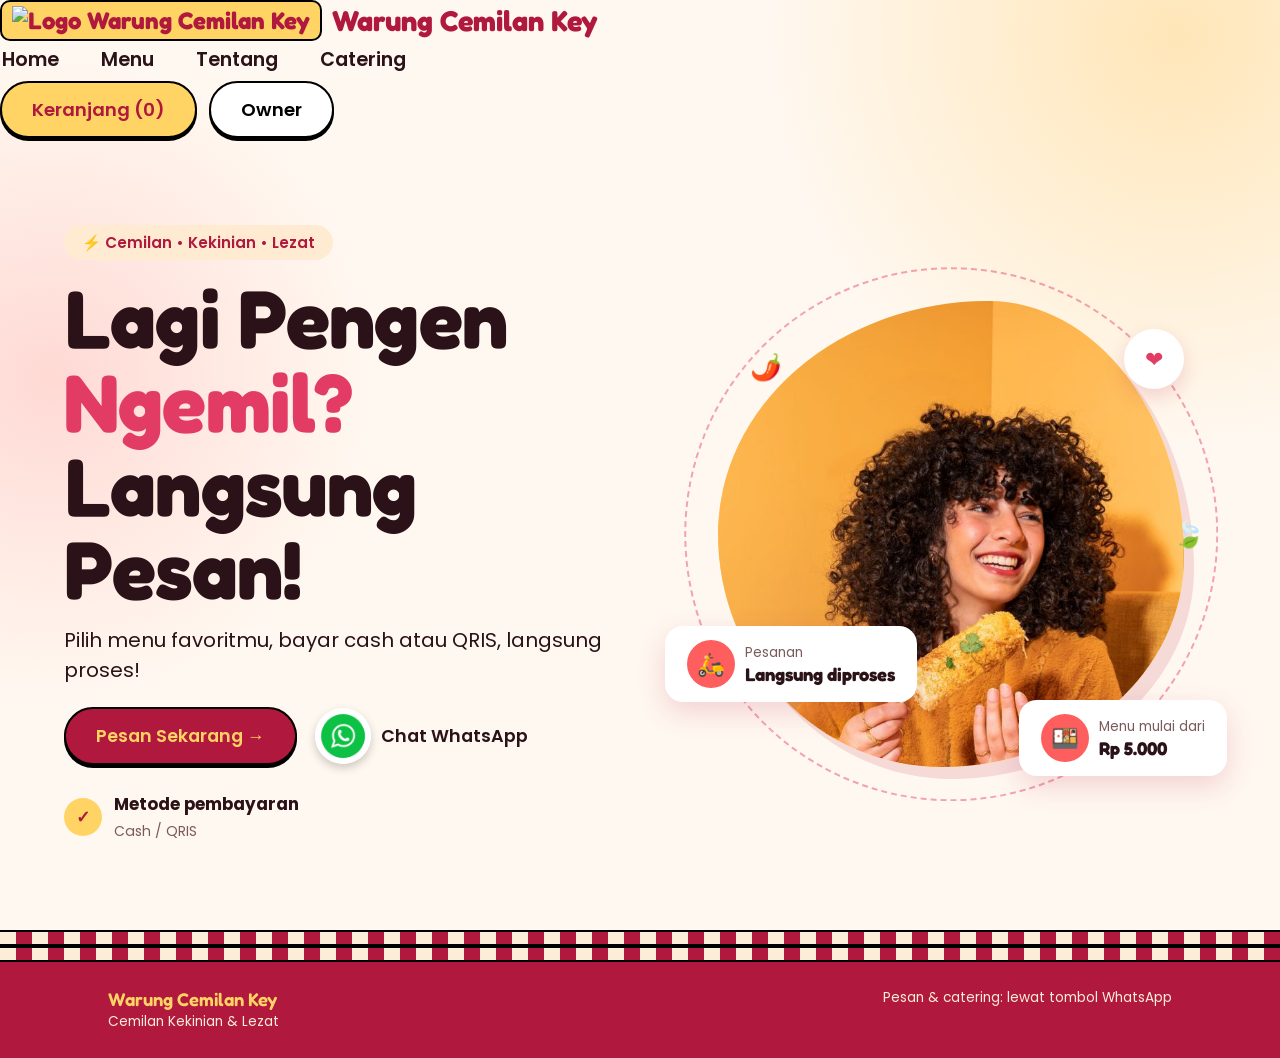
==== index.html @ 4c332c76 "Add logo image to header in index.html Updated header section to include logo image." ====
<!DOCTYPE html><html lang="id"><head><meta charset="utf-8">
<meta name="viewport" content="width=device-width,initial-scale=1">
<title>Warung Cemilan Key</title>
<link href="https://fonts.googleapis.com/css2?family=Fredoka:wght@500;700&family=Poppins:wght@400;600&display=swap" rel="stylesheet">
<link rel="stylesheet" href="styles.css"></head><body>
<div class="logo"><i><img src="img/warungkey.jpg" alt="Logo Warung Cemilan Key"></i>Warung Cemilan Key</div><nav><a href="#home" onclick="show('toko')">Home</a><a href="#menu" onclick="show('toko')">Menu</a><a href="#keunggulan" onclick="show('toko')">Tentang</a><a href="#catering" onclick="show('toko')">Catering</a></nav>
<div class="act"><button class="btn y" onclick="dlg.showModal()">Keranjang (<span id="cnt">0</span>)</button><button class="btn" onclick="show('admin')">Owner</button></div></div></header>

<div id="toko">
<div class="wrap" id="home"><section class="hero">
<div><span class="tag">⚡ Cemilan • Kekinian • Lezat</span>
<h1>Lagi Pengen<em>Ngemil?</em>Langsung Pesan!</h1>
<p id="heroP">Pilih menu favoritmu, bayar cash atau QRIS, langsung proses!</p>
<div class="cta"><a class="btn p" href="#menu">Pesan Sekarang →</a><a class="wlink" id="waTop" href="https://wa.me/62881024851406" target="_blank" rel="noopener"><span class="play"><img src="img/whatsapp.png" alt=""></span>Chat WhatsApp</a></div>
<div class="proof"><span class="ok">✓</span><div><b>Metode pembayaran</b><br><small id="proofSm">Cash / QRIS</small></div></div></div>
<div class="visual"><div class="blob" id="blob">🍣</div>
<span class="deco d1">🌶️</span><span class="deco d2">🍃</span><span class="heart">❤</span>
<div class="chip c1"><span class="ic">🛵</span><div><small>Pesanan</small><b>Langsung diproses</b></div></div>
<div class="chip c2"><span class="ic">🍱</span><div><small>Menu mulai dari</small><b id="minHarga"></b></div></div></div>
</section></div>
<div class="strip"></div>

<div class="wrap sec" id="info"><div class="eyebrow">Info warung</div><h2 class="t">Pilihan & Layanan Kami</h2><div class="promo" id="promo"></div></div>

<div class="wrap sec" id="menu" style="padding-top:0"><div class="eyebrow">Jelajahi menu</div><h2 class="t">Enjoy Our Taste</h2>
<div class="catbar"><div class="cats" id="cats"></div></div><div class="grid" id="grid"></div></div>

<div class="wrap sec" id="keunggulan">
<div class="eyebrow">Tentang Warung Key</div>
<h2 class="t">Tempat Ngemil dan Nongkrong Favoritmu</h2>
<p style="max-width:720px;margin:0 auto 14px;text-align:justify;line-height:1.7">Warung Cemilan Key menyediakan aneka makanan dan minuman untuk teman ngemil dan nongkrong santai. Ada steak ayam, sushi, seblak, dan mie goreng untuk yang lapar, serta kentang goreng dan salad buah untuk cemilan. Buat yang haus, tersedia es teh. Menu kami mulai dari Rp 5.000.</p>
<p style="max-width:720px;margin:0 auto;text-align:justify;line-height:1.7">Mampir langsung ke warung kami di Jakarta (buka pukul 07.00 - 17.00) atau pesan lewat website ini. Kami juga melayani antar khusus wilayah Jakarta dengan ongkir flat Rp 3.000. Butuh pesanan dalam jumlah banyak untuk acara? Kami juga melayani catering.</p>
</div>

<div class="wrap sec" id="catering"><div class="banner"><div><h2>Terima pesanan & catering</h2><p>Mau pesan dalam jumlah banyak? Langsung chat kami.</p></div>
<a class="btn y" id="waBan" href="https://wa.me/62881024851406" target="_blank" rel="noopener">Chat via WhatsApp</a></div></div>
</div>

<div id="admin" hidden><div class="wrap sec"><h2 class="t" style="text-align:left">Dashboard Owner</h2>
<button class="btn" onclick="show('toko')">← Kembali ke toko</button>
<div class="stats" id="st"></div>
<div class="panel"><h2>Pesanan masuk</h2><div id="list"></div></div>
<div class="two"><div class="panel"><h2>Tren penjualan (7 hari)</h2><div class="bars" id="trend"></div><div style="height:26px"></div></div>
<div class="panel"><h2>Menu terlaris</h2><div id="terlaris"></div></div></div>
<button class="btn y" onclick="seed()">Isi data contoh</button> <button class="btn" onclick="hapus()">Hapus semua</button>
<p class="note">Data tersimpan di browser (localStorage), jadi dashboard hanya melihat pesanan dari browser yang sama.</p></div></div>

<div class="strip"></div>
<footer><div class="wrap foot"><div><b>Warung Cemilan Key</b><br>Cemilan Kekinian & Lezat</div><div>Pesan & catering: lewat tombol WhatsApp</div></div></footer>

<dialog id="dlg"><h2 style="margin-top:0;font-family:Fredoka">Pesananmu</h2><div id="items"></div>
<div class="tot"><span>Subtotal</span><span id="subTot">Rp 0</span></div>
<div class="tot" id="ongkirRow" hidden><span>Ongkir (khusus Jakarta)</span><span id="ongkirTxt">Rp 0</span></div>
<div class="tot"><span>Total</span><span id="tot">Rp 0</span></div>
<form onsubmit="bayar(event)"><label>Nama</label><input id="nama" required maxlength="50">
<label>Cara terima pesanan</label><select id="layanan" onchange="upd()"><option value="Ambil">Ambil di warung (gratis)</option><option value="Antar">Antar - Jakarta (+Rp 3.000)</option><option disabled>Antar ke luar Jakarta (belum tersedia)</option></select>
<p class="note">Layanan antar hanya untuk wilayah Jakarta, ongkir flat Rp 3.000.</p>
<div id="antarBox" hidden>
<label>No. WhatsApp / HP</label><input id="hp" type="tel" inputmode="tel" maxlength="20" placeholder="Contoh: 0812xxxxxxx">
<label>Alamat lengkap (Jakarta)</label><textarea id="alamat" rows="3" maxlength="200" placeholder="Jalan, RT/RW, desa/kelurahan, kecamatan, patokan" style="width:100%;font:inherit;padding:9px 12px;border:2px solid #000;border-radius:12px;resize:vertical"></textarea>
<label>Catatan (opsional)</label><input id="catatan" maxlength="150" placeholder="Contoh: pedas sedikit, pagar hijau">
</div>
<label>Metode bayar</label><select id="metode" onchange="hitung()"><option value="QRIS">QRIS</option><option value="Cash">Cash</option></select>
<div id="qrisForm" hidden style="text-align:center;margin-top:10px"><img id="qrisPrev" alt="QRIS Warung Cemilan Key" style="display:block;margin:0 auto 6px;width:100%;max-width:260px;border:2.5px solid #000;border-radius:14px"><p class="note">Scan QRIS ini, bayar tepat <b id="qrisPrevTotal"></b>, lalu klik "Bayar sekarang".</p></div>
<div id="tunai" hidden><label>Uang yang diberikan (Rp)</label><input id="uang" type="number" min="0" oninput="hitung()"><p class="note" id="kembali"></p></div>
<p class="note" id="infoBayar"></p>
<button class="btn p" style="margin-top:12px;width:100%">Bayar sekarang</button></form>
<button class="btn" style="margin-top:8px;width:100%" onclick="dlg.close()">Tutup</button></dialog>
<dialog id="ok"><h2 style="margin-top:0;font-family:Fredoka">Pesanan berhasil</h2><p id="okmsg"></p>
<div id="qrisBox" hidden style="text-align:center"><img id="qrisImg" alt="QRIS Warung Cemilan Key" style="display:block;margin:0 auto 8px;width:100%;max-width:340px;border:2.5px solid #000;border-radius:14px"><p class="note">Scan QRIS, bayar tepat <b id="qrisTotal"></b>, lalu kirim bukti bayar lewat WhatsApp.</p></div>
<a id="wa" class="btn p" style="display:block" target="_blank" rel="noopener">Kirim pesanan ke WhatsApp</a>
<button class="btn" style="margin-top:8px;width:100%" onclick="ok.close()">Selesai</button></dialog>
<script src="script.js"></script></body></html>
<div id="loader"><div class="lg"><span>🍢</span><span>🍣</span><span>🍟</span></div><b>Warung Cemilan Key</b><div class="lbar"><i></i></div></div>
<script>
(function(){var L=document.getElementById("loader"),t=Date.now();function d(){setTimeout(function(){L.classList.add("off")},Math.max(0,1200-(Date.now()-t)))}
if(document.readyState==="complete")d();else window.addEventListener("load",d);setTimeout(d,5000)})();
</script>
---- styles.css ----
:root{--krem:#FCEDD8;--kuning:#FFD464;--merah:#FF5E5E;--pink:#E23C64;--marun:#B0183D;--ink:#2a1218}
*{box-sizing:border-box}html{scroll-behavior:smooth}
body{margin:0;font-family:Poppins,sans-serif;background:#FFF8F0;color:var(--ink)}
h1,h2,h3,.logo{font-family:Fredoka,sans-serif}
[hidden]{display:none!important}
.wrap{max-width:1100px;margin:0 auto;padding:0 18px}
header{position:sticky;top:0;z-index:5;background:#FFF8F0ee;backdrop-filter:blur(6px);border-bottom:2px solid #000}
.bar{display:flex;align-items:center;justify-content:space-between;gap:12px;padding:10px 18px}
.logo{display:flex;align-items:center;gap:10px;font-weight:700;font-size:1.3rem;color:var(--marun)}
.logo i{font-style:normal;background:var(--kuning);border:2px solid #000;border-radius:10px;padding:2px 7px}
nav{display:flex;gap:22px;align-items:center}nav a{color:var(--ink);text-decoration:none;font-weight:600;font-size:.9rem}
.act{display:flex;gap:8px}
.btn{font:600 .9rem Poppins;border:2.5px solid #000;border-radius:999px;padding:9px 20px;cursor:pointer;box-shadow:0 3px 0 #000;text-decoration:none;display:inline-block;text-align:center;color:#000;background:#fff}
.btn:active{transform:translateY(2px);box-shadow:0 1px 0 #000}
.btn.p{background:var(--marun);color:var(--kuning)}.btn.y{background:var(--kuning);color:var(--marun)}
.sec{padding:44px 0}
.hero{display:grid;grid-template-columns:1.1fr 1fr;gap:30px;align-items:center;padding:40px 0}
.tag{display:inline-block;background:var(--krem);border:2px solid #000;border-radius:999px;padding:3px 14px;font-size:.78rem;font-weight:600;color:var(--marun)}
.hero h1{font-size:clamp(2.2rem,6vw,3.6rem);line-height:1.05;margin:14px 0}
.hero h1 em{font-style:normal;color:var(--pink);display:block}
.hero p{max-width:420px;margin:0 0 22px}
.cta{display:flex;gap:12px;flex-wrap:wrap}
.visual{position:relative;display:flex;justify-content:center}
.blob{width:min(340px,80vw);aspect-ratio:1;border-radius:50%;background:var(--kuning);border:3px solid #000;box-shadow:8px 8px 0 var(--marun);display:grid;place-items:center;font-size:9rem;overflow:hidden}
.blob img{width:100%;height:100%;object-fit:cover}
.chip{position:absolute;background:#fff;border:2px solid #000;border-radius:14px;padding:8px 14px;font-size:.8rem;font-weight:600;box-shadow:3px 3px 0 #000}
.chip b{display:block;color:var(--pink);font-family:Fredoka}
.c1{left:0;bottom:12%}.c2{right:0}
.strip{height:16px;background:repeating-conic-gradient(var(--marun) 0 25%,var(--krem) 0 50%) 0 0/32px 32px;border-block:2px solid #000}
.eyebrow{color:var(--pink);font-weight:600;font-size:.75rem;letter-spacing:.12em;text-transform:uppercase;text-align:center}
h2.t{font-size:1.9rem;text-align:center;margin:4px 0 26px}
.feat{display:grid;grid-template-columns:repeat(3,1fr);gap:16px}
.f{background:var(--krem);border:2px dashed var(--pink);border-radius:18px;padding:20px;text-align:center}
.f span{font-size:2.6rem}.f h3{margin:6px 0}.f p{margin:0;font-size:.85rem}
.menu{display:grid;grid-template-columns:170px 1fr;gap:22px}
.cats{display:flex;flex-direction:column;gap:8px}
.cat{font:600 .9rem Poppins;text-align:left;border:2px solid #000;background:#fff;border-radius:999px;padding:9px 16px;cursor:pointer}
.cat.on{background:var(--marun);color:var(--kuning)}
.grid{display:grid;grid-template-columns:repeat(auto-fill,minmax(190px,1fr));gap:18px}
.card{border:2px solid #000;border-radius:18px;overflow:hidden;background:#fff;box-shadow:4px 4px 0 #000;position:relative}
.pic{background:var(--krem);font-size:4.2rem;text-align:center;padding:24px 0;position:relative}
.pic img{display:block;width:100%;height:160px;object-fit:cover;margin:-24px 0}
.pic:has(img){padding:24px 0}
.badge{position:absolute;left:10px;top:10px;font:600 .7rem Poppins;background:var(--kuning);border:1.5px solid #000;border-radius:999px;padding:1px 10px;color:var(--marun);z-index:1}
.card h3{margin:10px 14px 0;font-size:1.05rem}.hrg{margin:2px 14px 10px;color:var(--pink);font-weight:600}
.card .btn{width:calc(100% - 28px);margin:0 14px 14px;padding:7px}
.banner{background:var(--marun);color:var(--krem);border:3px solid #000;border-radius:24px;padding:30px;display:flex;justify-content:space-between;align-items:center;gap:18px;flex-wrap:wrap;box-shadow:6px 6px 0 #000}
.banner h2{margin:0 0 6px;color:var(--kuning);font-size:1.7rem}.banner p{margin:0}
footer{border-top:2px solid #000;background:var(--krem);padding:22px 0;font-size:.85rem}
.foot{display:flex;justify-content:space-between;gap:12px;flex-wrap:wrap}
dialog{border:3px solid #000;border-radius:18px;max-width:440px;width:92%;padding:18px;background:var(--krem)}
dialog::backdrop{background:#0006}
.row{display:flex;justify-content:space-between;align-items:center;padding:8px 0;border-bottom:1px dashed #0004}
.qty{display:flex;gap:10px;align-items:center}
.qty button{border:2px solid #000;background:var(--kuning);border-radius:50%;width:28px;height:28px;font-weight:700;cursor:pointer}
label{display:block;font-size:.85rem;font-weight:600;margin:10px 0 4px}
input,select{width:100%;padding:9px;border:2px solid #000;border-radius:10px;font:inherit;background:#fff}
.tot{display:flex;justify-content:space-between;font-weight:700;margin:12px 0;font-size:1.1rem}
.note{font-size:.78rem;color:#555;margin:8px 0 0}
.stats{display:grid;grid-template-columns:repeat(auto-fit,minmax(150px,1fr));gap:12px;margin:16px 0}
.stat{background:var(--krem);border:2px solid #000;border-radius:12px;padding:12px}
.stat small{display:block}.stat b{font:600 1.3rem Fredoka}
.panel{border:2px solid #000;border-radius:14px;padding:14px;margin-bottom:16px;background:#fff}
.panel h2{margin:0 0 10px;font-size:1.15rem;color:var(--marun)}
.bars{display:flex;align-items:flex-end;gap:10px;height:150px}
.bar2{flex:1;background:var(--pink);border:2px solid #000;border-radius:6px 6px 0 0;position:relative;min-height:2px}
.bar2 span{position:absolute;bottom:-22px;left:50%;transform:translateX(-50%);font-size:.7rem}
.two{display:grid;grid-template-columns:1fr 1fr;gap:16px}
.st{background:var(--kuning);border:1.5px solid #000;border-radius:999px;padding:1px 10px;font-size:.75rem;font-weight:600}
@media(max-width:760px){nav{display:none}.hero,.menu,.two,.feat{grid-template-columns:1fr}
.cats{flex-direction:row;overflow-x:auto;padding-bottom:6px}.cat{white-space:nowrap}.blob{font-size:6rem}}
/* ===== Hero gaya referensi ===== */
.hero{padding:34px 0 50px}
.tag{background:#FFEBD2;border:0;color:var(--marun)}
.hero h1{font-size:clamp(2.4rem,6.5vw,4rem);line-height:1.08;margin:16px 0 14px}
.hero h1 em{display:block}
.cta{align-items:center;gap:18px}
.wlink{display:flex;align-items:center;gap:10px;font-weight:600;cursor:pointer;color:var(--ink)}
.play{width:42px;height:42px;border-radius:50%;border:2px solid #000;display:grid;place-items:center;background:#fff;font-size:1.1rem}
.proof{display:flex;align-items:center;gap:12px;margin-top:26px;font-size:.9rem}
.proof small{color:#7a5a5a}
.ok{width:38px;height:38px;border-radius:50%;background:var(--kuning);display:grid;place-items:center;color:var(--marun);font-weight:700}
.blob{width:min(380px,82vw);border:0;box-shadow:none;background:linear-gradient(145deg,#FFE0BC,var(--kuning));border-radius:58% 42% 52% 48%/50% 55% 45% 50%;font-size:10rem}
.blob img{object-fit:cover}
.chip{border:0;border-radius:18px;box-shadow:0 10px 28px #b0183d2b;display:flex;align-items:center;gap:10px;padding:10px 16px}
.chip small{display:block;font-weight:400;color:#7a5a5a;font-size:.72rem}
.chip b{display:block;color:var(--ink);font-size:.95rem}
.chip .ic{width:38px;height:38px;border-radius:50%;background:var(--merah);display:grid;place-items:center;font-size:1.1rem}
.c1{left:-4%;bottom:14%}.c2{right:-2%;bottom:-2%}
.heart{position:absolute;right:6%;top:6%;background:#fff;border-radius:50%;width:46px;height:46px;display:grid;place-items:center;color:var(--pink);box-shadow:0 8px 20px #b0183d2b}
.deco{position:absolute;font-size:1.6rem}.d1{left:12%;top:10%}.d2{right:2%;top:46%}
@media(max-width:760px){.c1{left:0}.c2{right:0}}
/* ===== perbaikan ===== */
html,body{display:block}
body{overflow-x:clip}
#toko,#admin{display:block;width:100%}
.c1,.c2{top:auto;height:auto}
.c1{left:-4%;bottom:14%}.c2{right:-2%;bottom:-2%}
.play{width:44px;height:44px;border:0;border-radius:50%;overflow:hidden;padding:0;background:none;box-shadow:0 4px 10px #0003;font-size:0;color:transparent}
.play img{width:100%;height:100%;object-fit:cover;transform:scale(1.4);display:block}
.wlink{text-decoration:none;cursor:pointer;position:relative;z-index:2}
.deco,.heart,.chip{pointer-events:none}

/* ===== poles tampilan ===== */
@keyframes up{from{opacity:0;transform:translateY(16px)}}
@keyframes float{50%{transform:translateY(-10px)}}
@keyframes pop{from{opacity:0;transform:scale(.95)}}
body{background:radial-gradient(circle at 92% 4%,#FFE6B8 0,transparent 28%),radial-gradient(circle at 4% 42%,#FFD9D4 0,transparent 24%),#FFF8F0;background-attachment:fixed}
header{box-shadow:0 8px 22px #b0183d14}
.btn{transition:transform .15s,box-shadow .15s}
.btn:hover{transform:translateY(-2px);box-shadow:0 5px 0 #000}
.btn:active{transform:translateY(2px);box-shadow:0 1px 0 #000}
.hero>*{animation:up .7s both}.hero>.visual{animation-delay:.15s}
.hero h1{letter-spacing:-.01em}
.visual{isolation:isolate}
.visual::before{content:"";position:absolute;z-index:-1;left:50%;top:50%;width:min(450px,92vw);aspect-ratio:1;border:2px dashed var(--pink);border-radius:50%;opacity:.45;transform:translate(-50%,-50%)}
.blob{animation:float 6s ease-in-out infinite;box-shadow:10px 12px 0 #b0183d22}
.chip{animation:float 5s ease-in-out infinite}.c2{animation-delay:-2.2s}
.heart{animation:float 4s ease-in-out infinite}
#menu h2.t::after,#keunggulan h2.t::after{content:"";display:block;width:70px;height:7px;margin:10px auto 0;border-radius:9px;background:var(--kuning);border:2px solid #000}
.cat{transition:background .15s,transform .15s}.cat:hover{background:var(--kuning);transform:translateX(4px)}.cat.on:hover{background:var(--marun)}
.card{animation:up .45s both;transition:transform .2s,box-shadow .2s}
.card:hover{transform:translateY(-6px);box-shadow:6px 10px 0 #000}
.pic{overflow:hidden}.pic img{transition:transform .4s}.card:hover .pic img{transform:scale(1.07)}
.hrg{font:600 1.15rem Fredoka}
#keunggulan p{background:#fff;border:2px dashed var(--pink);border-radius:18px;padding:18px 22px}
.banner{position:relative;overflow:hidden}
.banner::after{content:"";position:absolute;right:-50px;top:-50px;width:230px;height:230px;border-radius:30px;transform:rotate(45deg);background:repeating-conic-gradient(#ffffff18 0 25%,transparent 0 50%) 0 0/36px 36px;pointer-events:none}
.banner>*{position:relative;z-index:1}
footer{background:var(--marun);color:var(--krem);border-top:0;padding:26px 0}
footer b{color:var(--kuning);font:600 1.15rem Fredoka}
dialog[open]{animation:pop .2s;box-shadow:8px 8px 0 #000}
@media(max-width:760px){.logo{font-size:1.05rem}.logo i{padding:1px 5px}.bar{padding:8px 12px;gap:8px}.act .btn{padding:7px 12px;font-size:.8rem}.hero{padding-top:20px}}
@media(prefers-reduced-motion:reduce){*{animation:none!important;transition:none!important}}
#menu{padding-top:36px!important}

/* ===== strip kategori & kartu info (gaya referensi) ===== */
.catbar{background:#fff;border:2px solid #000;border-radius:20px;box-shadow:4px 4px 0 #000;padding:16px 12px 0;margin-bottom:24px;overflow-x:auto}
.cats{display:flex;flex-direction:row;justify-content:flex-start;gap:26px;width:max-content;margin:0 auto;padding-bottom:0}
.cat{background:none;border:0;border-bottom:4px solid transparent;border-radius:0;padding:2px 10px 10px;display:flex;flex-direction:column;align-items:center;gap:8px;font:600 .78rem Poppins;text-transform:uppercase;color:var(--ink);white-space:nowrap}
.cat:hover,.cat.on:hover{background:none;transform:translateY(-3px)}
.cat.on{background:none;color:var(--marun);border-bottom-color:var(--marun)}
.ci{width:64px;height:64px;border-radius:50%;background:var(--krem);border:2px solid #000;overflow:hidden;display:grid;place-items:center;font-size:2rem}
.ci img{width:100%;height:100%;object-fit:cover}
.promo{display:grid;grid-template-columns:repeat(6,1fr);gap:18px}
.pc{grid-column:span 2;display:flex;align-items:center;justify-content:space-between;gap:14px;background:#fff;border:2px solid #000;border-radius:22px;padding:20px 22px;box-shadow:4px 4px 0 #000;min-height:150px;transition:transform .2s}
.pc:hover{transform:translateY(-4px)}
.pc.w3{grid-column:span 3}
.pc.red{background:var(--pink);color:#fff}
.pc h3{margin:0 0 6px;font-size:1.1rem;text-transform:uppercase}
.pc small{display:block;font-size:.85rem;margin-bottom:6px}
.pp{font:700 1.3rem Fredoka;color:var(--pink);margin-bottom:6px}.pc.red .pp{color:var(--kuning)}
.pc .btn{padding:6px 16px;font-size:.8rem;margin-top:4px}
.pcirc{flex:none;width:100px;height:100px;border-radius:50%;background:var(--kuning);border:2px solid #000;overflow:hidden;display:grid;place-items:center;font-size:3rem}
.pcirc img{width:100%;height:100%;object-fit:cover}
@media(max-width:760px){.pc,.pc.w3{grid-column:1/-1}.pcirc{width:84px;height:84px;font-size:2.4rem}.cats{gap:14px}}
.ci img{transform:scale(1.4)}
.ci img[alt="Steak"]{transform:none}
/* ===== layar loading ===== */
#loader{position:fixed;inset:0;z-index:99;background:var(--kuning);display:flex;flex-direction:column;align-items:center;justify-content:center;gap:16px;transition:opacity .5s,visibility .5s;animation:hideLoader 0s 7s forwards}
#loader.off{opacity:0;visibility:hidden}
#loader b{font:700 1.6rem Fredoka,sans-serif;color:var(--marun)}
.lg span{display:inline-block;font-size:3rem;margin:0 6px;animation:bounce .8s ease-in-out infinite}
.lg span:nth-child(2){animation-delay:.15s}.lg span:nth-child(3){animation-delay:.3s}
.lbar{width:200px;height:14px;border:3px solid #000;border-radius:99px;background:#fff;overflow:hidden}
.lbar i{display:block;height:100%;background:var(--marun);border-radius:99px;animation:muat 1.3s ease-in-out infinite}
@keyframes bounce{50%{transform:translateY(-20px)}}
@keyframes muat{0%{width:0;margin-left:0}50%{width:70%;margin-left:15%}100%{width:0;margin-left:100%}}
@keyframes hideLoader{to{opacity:0;visibility:hidden}}

/* ===== halaman terpisah: Home, Menu, Tentang ===== */
[data-page]{animation:up .5s both}
nav a{padding:4px 2px;border-bottom:3px solid transparent;transition:color .15s,border-color .15s}
nav a.on{color:var(--marun);border-bottom-color:var(--marun)}
#home .hero{min-height:calc(100svh - 72px);padding:20px 0}
#home .hero h1{font-size:clamp(2.6rem,6vw,4.4rem)}
#home .hero p{font-size:1.1rem;max-width:480px}
#home .blob{width:min(470px,84vw)}
#home .visual::before{width:min(540px,94vw)}
@media(max-width:760px){nav{display:flex;order:3;width:100%;justify-content:center;gap:18px}.bar{flex-wrap:wrap}#home .hero{min-height:auto}}

/* ===== halaman Catering ===== */
.cintro{max-width:680px;margin:0 auto 22px;text-align:center;line-height:1.7}
.cgal{display:grid;grid-template-columns:repeat(4,1fr);gap:14px}
.ctile{position:relative;aspect-ratio:1;border:2px solid #000;border-radius:20px;overflow:hidden;box-shadow:4px 4px 0 #000;background:var(--krem);display:grid;place-items:center}
.ctile em{font-style:normal;font-size:3.6rem}
.ctile img{position:absolute;inset:0;width:100%;height:100%;object-fit:cover}
.ctile span{position:absolute;left:0;right:0;bottom:0;padding:22px 12px 8px;background:linear-gradient(transparent,#000b);color:#fff;font:600 .85rem Poppins}
.cform{background:#fff;border:2px solid #000;border-radius:22px;box-shadow:4px 4px 0 #000;padding:22px;max-width:640px;margin:28px auto 0}
.cform h3{margin:0 0 4px;font-size:1.3rem;color:var(--marun)}
.cgrid{display:grid;grid-template-columns:1fr 1fr;gap:0 14px}.cgrid .full{grid-column:1/-1}
.ta{width:100%;font:inherit;padding:9px 12px;border:2px solid #000;border-radius:12px;resize:vertical}
.opts{display:grid;grid-template-columns:1fr 1fr;gap:12px;margin:6px 0 4px}
.opt{display:block;margin:0;cursor:pointer;border:2px solid #000;border-radius:16px;padding:12px;text-align:center;background:var(--krem);font-weight:600;font-size:.9rem;transition:transform .15s}
.opt:hover{transform:translateY(-2px)}.opt.on{background:var(--kuning);box-shadow:0 3px 0 #000}
.opt input{display:none}.opt small{font-weight:400}
@media(max-width:760px){.cgal{grid-template-columns:1fr 1fr}.cgrid{grid-template-columns:1fr}}

/* ===== Home diperbesar ===== */
#home{max-width:1360px;padding:0 clamp(18px,5vw,64px)}
#home .hero{min-height:calc(100svh - 72px);gap:40px}
#home .hero h1{font-size:clamp(3rem,6.4vw,5.8rem);line-height:1.02}
#home .tag{font-size:.95rem;padding:6px 18px}
#home .hero p{font-size:1.25rem;max-width:560px}
#home .btn{font-size:1.1rem;padding:14px 30px}
#home .play{width:56px;height:56px}
#home .wlink{font-size:1.1rem}
#home .proof{font-size:1.05rem}
#home .blob{width:min(620px,88%);font-size:14rem}
#home .visual::before{width:min(720px,100%)}
#home .chip{padding:14px 22px}
#home .chip b{font-size:1.15rem}
#home .chip small{font-size:.85rem}
#home .chip .ic{width:48px;height:48px;font-size:1.4rem}
#home .heart{width:60px;height:60px;font-size:1.4rem}
@media(max-width:1000px){#home .hero h1{font-size:clamp(2.8rem,8vw,4.6rem)}#home .blob{width:min(460px,88%);font-size:10rem}#home .visual::before{width:min(540px,100%)}}
@media(max-width:760px){#home .hero{min-height:auto;gap:24px}#home .hero h1{font-size:clamp(2.6rem,13vw,3.8rem)}#home .hero p{font-size:1.05rem}#home .btn{font-size:1rem;padding:12px 24px}#home .blob{width:min(360px,86vw);font-size:8rem}#home .visual::before{width:min(420px,92vw)}#home .chip{padding:8px 12px}#home .chip b{font-size:.95rem}#home .chip small{font-size:.72rem}#home .chip .ic{width:34px;height:34px;font-size:1.1rem}#home .c1{left:0}#home .c2{right:0;bottom:-4%}#home .heart{width:46px;height:46px}}
@media(max-width:760px){#cater .c1{left:0}#cater .c2{right:0;bottom:-4%}}

/* ===== header diperlebar ===== */
.bar{padding:22px clamp(18px,4vw,56px)}
.logo{font-size:1.5rem}
.logo i{padding:3px 9px;font-size:1.3rem}
.logo,nav a{white-space:nowrap}
nav{gap:34px}
nav a{font-size:1.02rem}
.act{gap:12px}
.act .btn{font-size:1rem;padding:11px 26px}
#home .hero{min-height:calc(100svh - 94px)}
@media(max-width:1000px){.logo{font-size:1.2rem}nav{gap:18px}.act .btn{font-size:.9rem;padding:9px 16px}}
@media(max-width:760px){.bar{padding:10px 14px}.logo{font-size:1.2rem}.act .btn{font-size:.85rem;padding:8px 14px}nav{gap:18px}}

/* ===== font header lebih besar ===== */
.bar{padding:18px clamp(18px,4vw,56px)}
.logo{font-size:1.8rem}
.logo i{font-size:1.5rem;padding:4px 10px}
nav{gap:38px}
nav a{font-size:1.2rem}
.act .btn{font-size:1.15rem;padding:13px 30px}
#home .hero{min-height:calc(100svh - 108px)}
@media(max-width:1150px){.logo{font-size:1.4rem}nav{gap:20px}nav a{font-size:1.05rem}.act{gap:8px}.act .btn{font-size:1rem;padding:10px 18px}}
@media(max-width:760px){.bar{padding:10px 14px}.logo{font-size:1.2rem}nav a{font-size:1rem}.act .btn{font-size:.9rem;padding:8px 14px}}
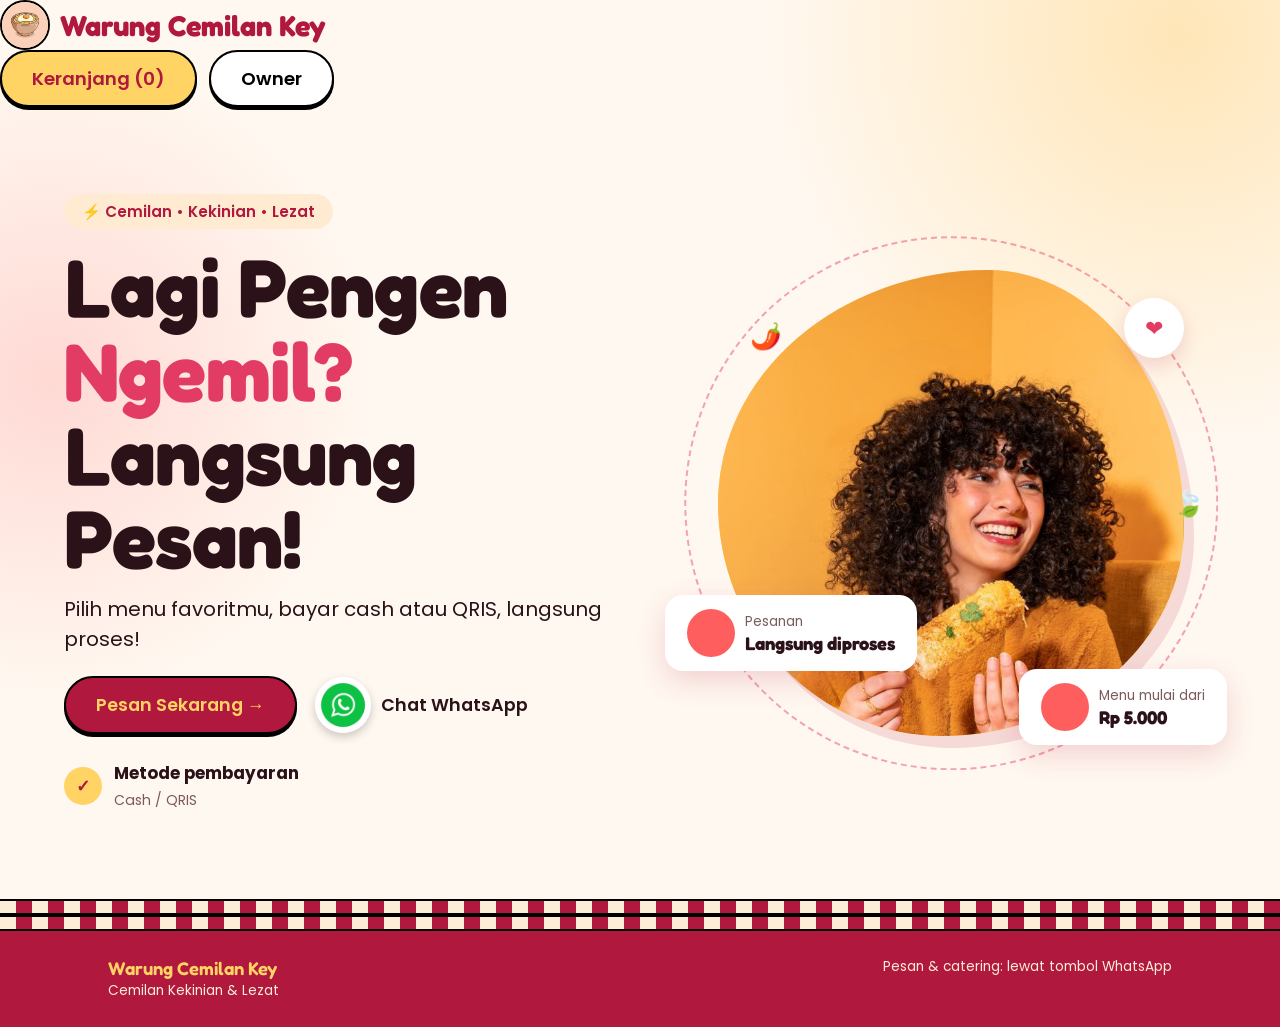
==== commit 20321021: "Modify logo image size and enhance chip visuals Updated logo image size and added images to chips fo" ====
--- a/index.html
+++ b/index.html
@@ -3,9 +3,7 @@
 <title>Warung Cemilan Key</title>
 <link href="https://fonts.googleapis.com/css2?family=Fredoka:wght@500;700&family=Poppins:wght@400;600&display=swap" rel="stylesheet">
 <link rel="stylesheet" href="styles.css"></head><body>
-<div class="logo"><i><img src="img/warungkey.jpg" alt="Logo Warung Cemilan Key"></i>Warung Cemilan Key</div><nav><a href="#home" onclick="show('toko')">Home</a><a href="#menu" onclick="show('toko')">Menu</a><a href="#keunggulan" onclick="show('toko')">Tentang</a><a href="#catering" onclick="show('toko')">Catering</a></nav>
-<div class="act"><button class="btn y" onclick="dlg.showModal()">Keranjang (<span id="cnt">0</span>)</button><button class="btn" onclick="show('admin')">Owner</button></div></div></header>
-
+<div class="logo"><i><img src="img/warungkey.jpg" alt="Logo Warung Cemilan Key" width="56" height="56"></i>Warung Cemilan Key</div><div class="act"><button class="btn y" onclick="dlg.showModal()">Keranjang (<span id="cnt">0</span>)</button><button class="btn" onclick="show('admin')">Owner</button></div></div></header>
 <div id="toko">
 <div class="wrap" id="home"><section class="hero">
 <div><span class="tag">⚡ Cemilan • Kekinian • Lezat</span>
@@ -15,11 +13,10 @@
 <div class="proof"><span class="ok">✓</span><div><b>Metode pembayaran</b><br><small id="proofSm">Cash / QRIS</small></div></div></div>
 <div class="visual"><div class="blob" id="blob">🍣</div>
 <span class="deco d1">🌶️</span><span class="deco d2">🍃</span><span class="heart">❤</span>
-<div class="chip c1"><span class="ic">🛵</span><div><small>Pesanan</small><b>Langsung diproses</b></div></div>
-<div class="chip c2"><span class="ic">🍱</span><div><small>Menu mulai dari</small><b id="minHarga"></b></div></div></div>
+<div class="chip c1"><span class="ic"><img src="img/chippesanan.jpg" alt=""></span><div><small>Pesanan</small><b>Langsung diproses</b></div></div>
+<div class="chip c2"><span class="ic"><img src="img/chipmenu.jpg" alt=""></span><div><small>Menu mulai dari</small><b id="minHarga"></b></div></div>
 </section></div>
 <div class="strip"></div>
-
 <div class="wrap sec" id="info"><div class="eyebrow">Info warung</div><h2 class="t">Pilihan & Layanan Kami</h2><div class="promo" id="promo"></div></div>
 
 <div class="wrap sec" id="menu" style="padding-top:0"><div class="eyebrow">Jelajahi menu</div><h2 class="t">Enjoy Our Taste</h2>
--- a/styles.css
+++ b/styles.css
@@ -236,6 +236,10 @@
 .logo i{font-size:1.5rem;padding:4px 10px}
 nav{gap:38px}
 nav a{font-size:1.2rem}
+/* ===== logo gambar, frame bulat ===== */
+.logo i{width:50px;height:50px;padding:0;border-radius:50%;overflow:hidden;display:grid;place-items:center;background:#fff;border:2px solid #000;flex:none}
+.logo i img{width:100%;height:100%;object-fit:cover;display:block}
+@media(max-width:760px){.logo i{width:42px;height:42px}}
 .act .btn{font-size:1.15rem;padding:13px 30px}
 #home .hero{min-height:calc(100svh - 108px)}
 @media(max-width:1150px){.logo{font-size:1.4rem}nav{gap:20px}nav a{font-size:1.05rem}.act{gap:8px}.act .btn{font-size:1rem;padding:10px 18px}}
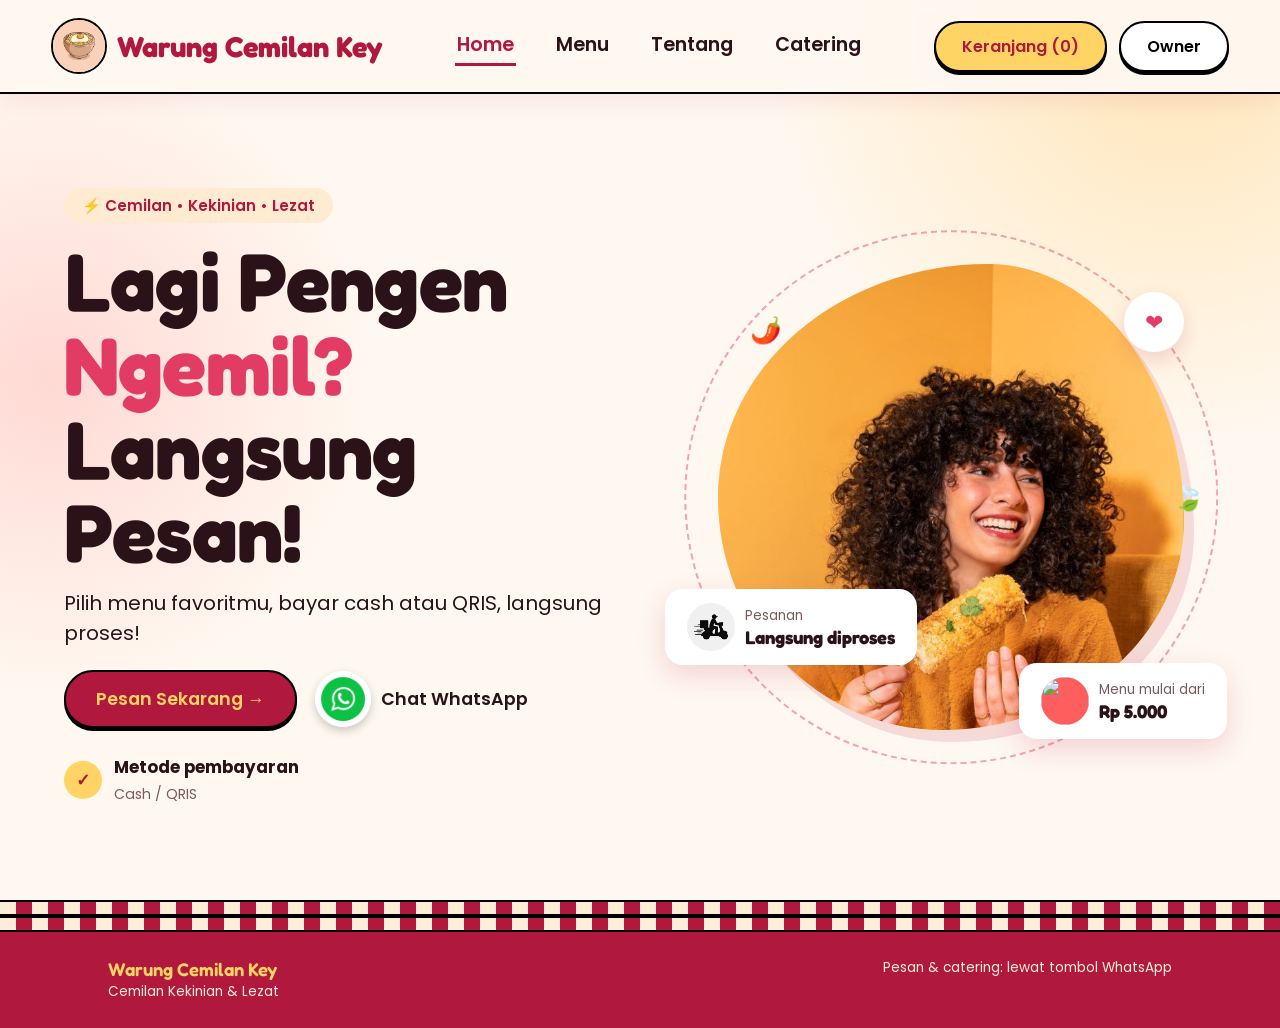
==== commit f22d7ea9: "Refactor HTML structure and add navigation" ====
--- a/index.html
+++ b/index.html
@@ -3,8 +3,9 @@
 <title>Warung Cemilan Key</title>
 <link href="https://fonts.googleapis.com/css2?family=Fredoka:wght@500;700&family=Poppins:wght@400;600&display=swap" rel="stylesheet">
 <link rel="stylesheet" href="styles.css"></head><body>
-<div class="logo"><i><img src="img/warungkey.jpg" alt="Logo Warung Cemilan Key" width="56" height="56"></i>Warung Cemilan Key</div><div class="act"><button class="btn y" onclick="dlg.showModal()">Keranjang (<span id="cnt">0</span>)</button><button class="btn" onclick="show('admin')">Owner</button></div></div></header>
-<div id="toko">
+<header><div class="bar"><div class="logo"><i><img src="img/warungkey.jpg" alt="Logo Warung Cemilan Key" width="56" height="56"></i>Warung Cemilan Key</div>
+<nav><a href="#home" onclick="show('toko')">Home</a><a href="#menu" onclick="show('toko')">Menu</a><a href="#keunggulan" onclick="show('toko')">Tentang</a><a href="#catering" onclick="show('toko')">Catering</a></nav>
+<div class="act"><button class="btn y" onclick="dlg.showModal()">Keranjang (<span id="cnt">0</span>)</button><button class="btn" onclick="show('admin')">Owner</button></div></div></header><div id="toko">
 <div class="wrap" id="home"><section class="hero">
 <div><span class="tag">⚡ Cemilan • Kekinian • Lezat</span>
 <h1>Lagi Pengen<em>Ngemil?</em>Langsung Pesan!</h1>
--- a/styles.css
+++ b/styles.css
@@ -237,10 +237,10 @@
 nav{gap:38px}
 nav a{font-size:1.2rem}
 /* ===== logo gambar, frame bulat ===== */
-.logo i{width:50px;height:50px;padding:0;border-radius:50%;overflow:hidden;display:grid;place-items:center;background:#fff;border:2px solid #000;flex:none}
+.logo i{width:56px;height:56px;padding:0;border-radius:50%;overflow:hidden;display:grid;place-items:center;background:#fff;border:2px solid #000;flex:none}
 .logo i img{width:100%;height:100%;object-fit:cover;display:block}
 @media(max-width:760px){.logo i{width:42px;height:42px}}
-.act .btn{font-size:1.15rem;padding:13px 30px}
-#home .hero{min-height:calc(100svh - 108px)}
-@media(max-width:1150px){.logo{font-size:1.4rem}nav{gap:20px}nav a{font-size:1.05rem}.act{gap:8px}.act .btn{font-size:1rem;padding:10px 18px}}
-@media(max-width:760px){.bar{padding:10px 14px}.logo{font-size:1.2rem}nav a{font-size:1rem}.act .btn{font-size:.9rem;padding:8px 14px}}
+
+/* ===== ikon kartu melayang berupa foto ===== */
+.chip .ic{overflow:hidden;padding:0}
+.chip .ic img{width:100%;height:100%;object-fit:cover;display:block}
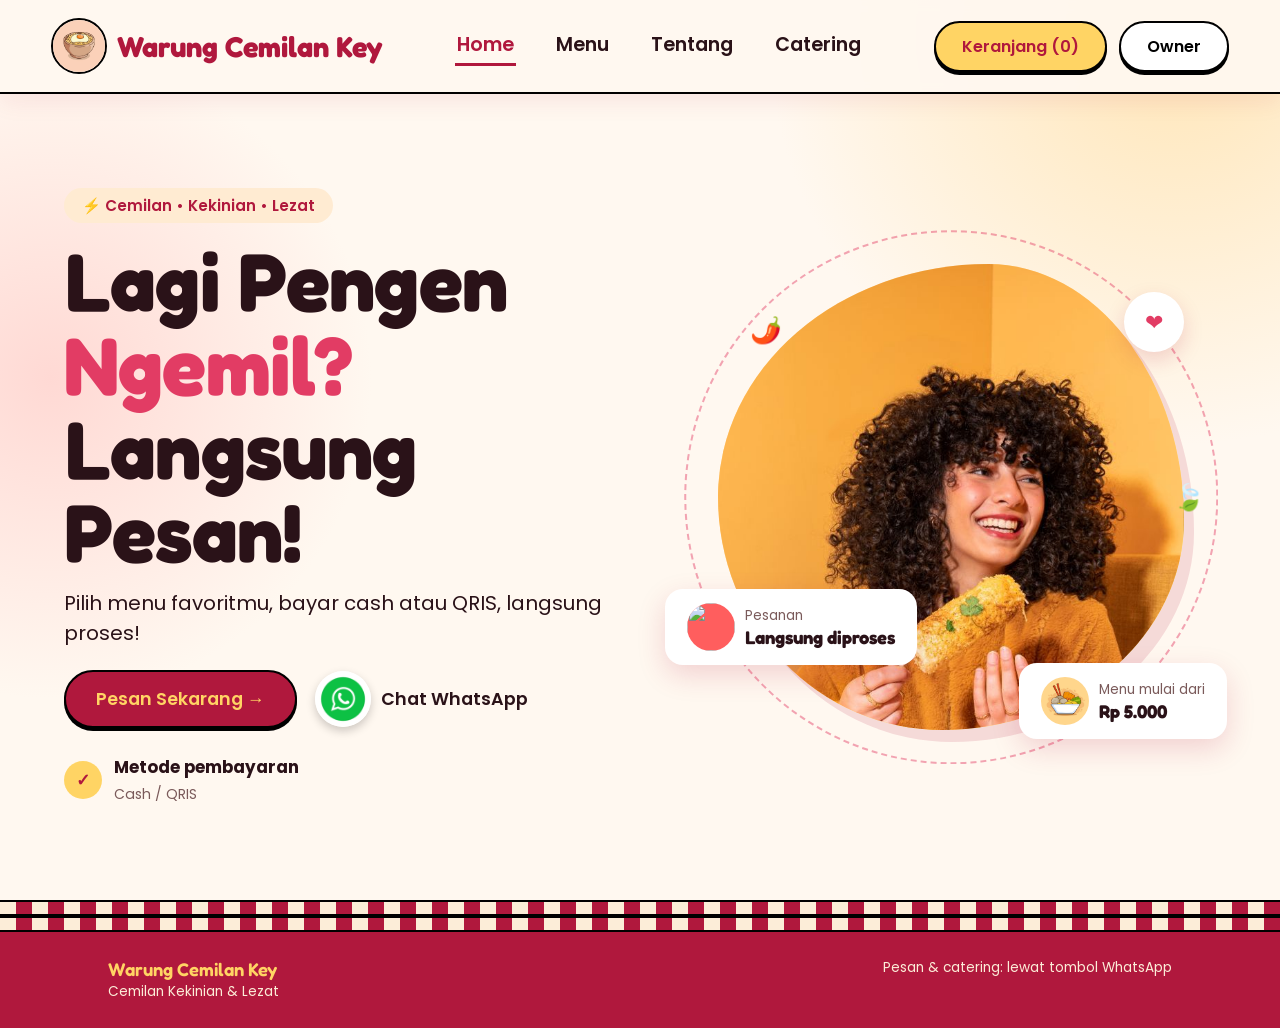
==== commit 8675b5c3: "Update chip images and class names in index.html" ====
--- a/index.html
+++ b/index.html
@@ -14,8 +14,8 @@
 <div class="proof"><span class="ok">✓</span><div><b>Metode pembayaran</b><br><small id="proofSm">Cash / QRIS</small></div></div></div>
 <div class="visual"><div class="blob" id="blob">🍣</div>
 <span class="deco d1">🌶️</span><span class="deco d2">🍃</span><span class="heart">❤</span>
-<div class="chip c1"><span class="ic"><img src="img/chippesanan.jpg" alt=""></span><div><small>Pesanan</small><b>Langsung diproses</b></div></div>
-<div class="chip c2"><span class="ic"><img src="img/chipmenu.jpg" alt=""></span><div><small>Menu mulai dari</small><b id="minHarga"></b></div></div>
+<div class="chip c1"><span class="ic"><img src="img/chipppesanan.jpg" alt=""></span><div><small>Pesanan</small><b>Langsung diproses</b></div></div>
+<div class="chip c2"><span class="ic"><img src="img/chpmenu.jpg" alt=""></span><div><small>Menu mulai dari</small><b id="minHarga"></b></div></div>
 </section></div>
 <div class="strip"></div>
 <div class="wrap sec" id="info"><div class="eyebrow">Info warung</div><h2 class="t">Pilihan & Layanan Kami</h2><div class="promo" id="promo"></div></div>
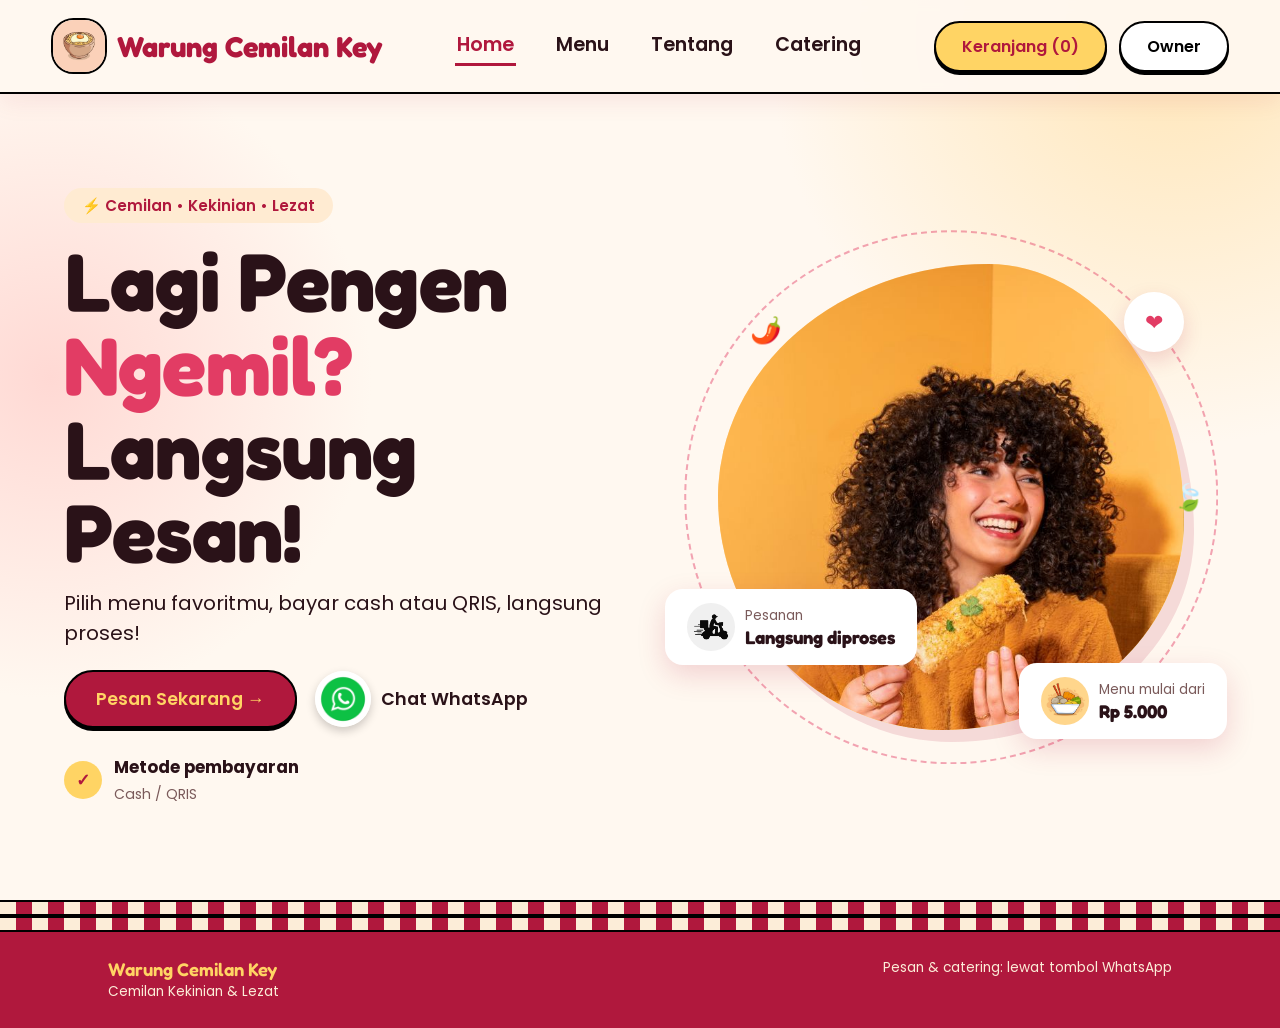
==== commit 700f6334: "Fix HTML entity encoding in index.html" ====
--- a/index.html
+++ b/index.html
@@ -14,7 +14,7 @@
 <div class="proof"><span class="ok">✓</span><div><b>Metode pembayaran</b><br><small id="proofSm">Cash / QRIS</small></div></div></div>
 <div class="visual"><div class="blob" id="blob">🍣</div>
 <span class="deco d1">🌶️</span><span class="deco d2">🍃</span><span class="heart">❤</span>
-<div class="chip c1"><span class="ic"><img src="img/chipppesanan.jpg" alt=""></span><div><small>Pesanan</small><b>Langsung diproses</b></div></div>
+<div class="chip c1"><span class="ic"><img src="img/chippesanan.jpg" alt=""></span><div><small>Pesanan</small><b>Langsung diproses</b></div></div>
 <div class="chip c2"><span class="ic"><img src="img/chpmenu.jpg" alt=""></span><div><small>Menu mulai dari</small><b id="minHarga"></b></div></div>
 </section></div>
 <div class="strip"></div>
--- a/styles.css
+++ b/styles.css
@@ -237,7 +237,7 @@
 nav{gap:38px}
 nav a{font-size:1.2rem}
 /* ===== logo gambar, frame bulat ===== */
-.logo i{width:56px;height:56px;padding:0;border-radius:50%;overflow:hidden;display:grid;place-items:center;background:#fff;border:2px solid #000;flex:none}
+.logo i{width:56px;height:56px;padding:0;border-radius:40%;overflow:hidden;display:grid;place-items:center;background:#fff;border:2px solid #000;flex:none}
 .logo i img{width:100%;height:100%;object-fit:cover;display:block}
 @media(max-width:760px){.logo i{width:42px;height:42px}}
 
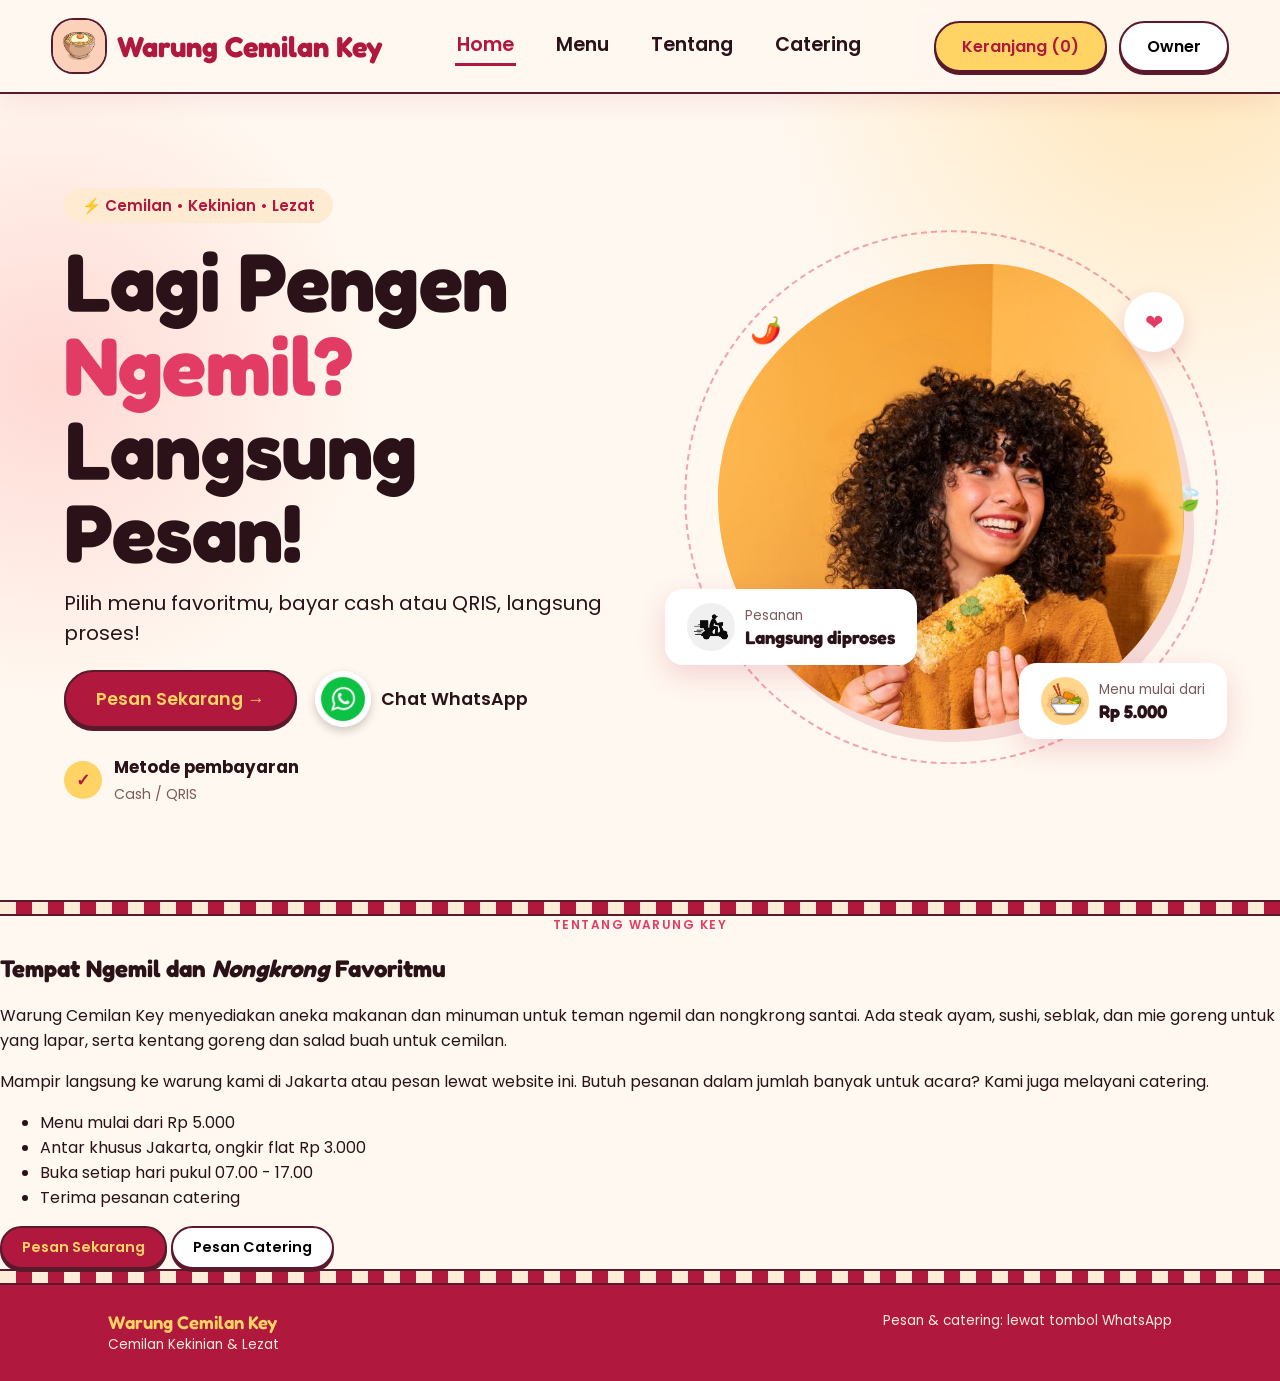
==== commit 736dd1ec: "Add about section for Warung Cemilan Key Added about section with details on Warung Cemilan Key, inc" ====
--- a/index.html
+++ b/index.html
@@ -23,11 +23,27 @@
 <div class="wrap sec" id="menu" style="padding-top:0"><div class="eyebrow">Jelajahi menu</div><h2 class="t">Enjoy Our Taste</h2>
 <div class="catbar"><div class="cats" id="cats"></div></div><div class="grid" id="grid"></div></div>
 
-<div class="wrap sec" id="keunggulan">
-<div class="eyebrow">Tentang Warung Key</div>
-<h2 class="t">Tempat Ngemil dan Nongkrong Favoritmu</h2>
-<p style="max-width:720px;margin:0 auto 14px;text-align:justify;line-height:1.7">Warung Cemilan Key menyediakan aneka makanan dan minuman untuk teman ngemil dan nongkrong santai. Ada steak ayam, sushi, seblak, dan mie goreng untuk yang lapar, serta kentang goreng dan salad buah untuk cemilan. Buat yang haus, tersedia es teh. Menu kami mulai dari Rp 5.000.</p>
-<p style="max-width:720px;margin:0 auto;text-align:justify;line-height:1.7">Mampir langsung ke warung kami di Jakarta (buka pukul 07.00 - 17.00) atau pesan lewat website ini. Kami juga melayani antar khusus wilayah Jakarta dengan ongkir flat Rp 3.000. Butuh pesanan dalam jumlah banyak untuk acara? Kami juga melayani catering.</p>
+<div class="abt">
+  <div class="abt-img">
+    <div class="abt-bg"></div>
+    <img src="img/tentang.png" alt="Aneka menu Warung Cemilan Key" onerror="this.style.display='none'">
+  </div>
+  <div class="abt-txt">
+    <div class="eyebrow">Tentang Warung Key</div>
+    <h2 class="abt-h">Tempat Ngemil dan <em>Nongkrong</em> Favoritmu</h2>
+    <p>Warung Cemilan Key menyediakan aneka makanan dan minuman untuk teman ngemil dan nongkrong santai. Ada steak ayam, sushi, seblak, dan mie goreng untuk yang lapar, serta kentang goreng dan salad buah untuk cemilan.</p>
+    <p>Mampir langsung ke warung kami di Jakarta atau pesan lewat website ini. Butuh pesanan dalam jumlah banyak untuk acara? Kami juga melayani catering.</p>
+    <ul class="abt-list">
+      <li>Menu mulai dari Rp 5.000</li>
+      <li>Antar khusus Jakarta, ongkir flat Rp 3.000</li>
+      <li>Buka setiap hari pukul 07.00 - 17.00</li>
+      <li>Terima pesanan catering</li>
+    </ul>
+    <div class="abt-cta">
+      <a class="btn p" href="#menu">Pesan Sekarang</a>
+      <a class="btn" href="#catering">Pesan Catering</a>
+    </div>
+  </div>
 </div>
 
 <div class="wrap sec" id="catering"><div class="banner"><div><h2>Terima pesanan & catering</h2><p>Mau pesan dalam jumlah banyak? Langsung chat kami.</p></div>
--- a/styles.css
+++ b/styles.css
@@ -155,7 +155,7 @@
 .pcirc img{width:100%;height:100%;object-fit:cover}
 @media(max-width:760px){.pc,.pc.w3{grid-column:1/-1}.pcirc{width:84px;height:84px;font-size:2.4rem}.cats{gap:14px}}
 .ci img{transform:scale(1.4)}
-.ci img[alt="Steak"]{transform:none}
+.ci img[alt="Steak"],.ci img[alt="Cemilan"],.ci img[alt="Nasi"]{transform:none}
 /* ===== layar loading ===== */
 #loader{position:fixed;inset:0;z-index:99;background:var(--kuning);display:flex;flex-direction:column;align-items:center;justify-content:center;gap:16px;transition:opacity .5s,visibility .5s;animation:hideLoader 0s 7s forwards}
 #loader.off{opacity:0;visibility:hidden}
@@ -244,3 +244,96 @@
 /* ===== ikon kartu melayang berupa foto ===== */
 .chip .ic{overflow:hidden;padding:0}
 .chip .ic img{width:100%;height:100%;object-fit:cover;display:block}
+.chip .ic{overflow:hidden;padding:0}
+.chip .ic img{width:100%;height:100%;object-fit:cover;display:block}
+.chip .ic img[src*="whatsapp"]{transform:scale(1.4)}
+/* ===== form catering: pilih menu ===== */
+.cmenu{display:grid;gap:8px;margin:6px 0 6px;max-height:380px;overflow-y:auto;padding:2px 4px 4px 2px}
+.cm{display:flex;align-items:center;gap:12px;border:2px solid #000;border-radius:16px;padding:8px 12px;background:var(--krem);transition:background .15s}
+.cm.on{background:var(--kuning)}
+.cmp{flex:none;width:52px;height:52px;border-radius:50%;border:2px solid #000;background:#fff;overflow:hidden;display:grid;place-items:center;font-size:1.6rem}
+.cmp img{width:100%;height:100%;object-fit:cover;display:block}
+.cmi{flex:1;min-width:0}.cmi b{display:block;font-size:.95rem}.cmi small{color:var(--pink);font-weight:600}
+.cq{width:76px;flex:none;text-align:center;padding:7px}
+.cring{background:var(--krem);border:2px dashed var(--pink);border-radius:16px;padding:4px 16px;margin-top:14px}
+.cring .tot{margin:8px 0}
+/* ===== ganti warna garis & bayangan ===== */
+:root{--garis:#5b1a2c;--bayang:#F0A9A0}
+
+/* tombol */
+.btn{border-color:var(--garis);box-shadow:0 3px 0 var(--garis)}
+.btn:hover{box-shadow:0 5px 0 var(--garis)}
+.btn:active{box-shadow:0 1px 0 var(--garis)}
+.opt.on{box-shadow:0 3px 0 var(--garis)}
+
+/* kartu & kotak */
+.card,.catbar,.pc,.ctile,.cform,.af{border-color:var(--garis);box-shadow:4px 4px 0 var(--bayang)}
+.card:hover{box-shadow:6px 10px 0 var(--bayang)}
+.banner{border-color:var(--garis);box-shadow:6px 6px 0 var(--bayang)}
+dialog{border-color:var(--garis)}
+dialog[open]{box-shadow:8px 8px 0 var(--bayang)}
+
+/* garis (outline) lainnya */
+header,.strip,footer,input,select,.ta,.panel,.stat,.opt,.cm,.cmp,.ci,.pcirc,.badge,.st,.tag,.qty button,.logo i,.lbar,.blob{border-color:var(--garis)}
+/* ===== bar kategori: transparan, tanpa outline ===== */
+.catbar{
+  background:rgba(255,255,255,.55);
+  backdrop-filter:blur(8px);
+  -webkit-backdrop-filter:blur(8px);
+  border:0;
+  box-shadow:0 8px 24px #b0183d14;
+}
+/* ===== perbaikan tampilan HP ===== */
+@media(max-width:760px){
+  .wrap{padding:0 14px}
+  .sec{padding:32px 0}
+
+  /* header */
+  .bar{padding:8px 12px;gap:8px}
+  .logo{font-size:1.05rem;gap:8px}
+  .logo i{width:38px;height:38px}
+  nav{gap:16px}
+  nav a{font-size:.88rem}
+  .act .btn{font-size:.8rem;padding:7px 12px}
+
+  /* Home */
+  #home{padding:0 16px}
+  #home .hero{padding:16px 0 28px;gap:20px}
+  #home .tag{font-size:.78rem;padding:4px 14px}
+  #home .hero h1{font-size:clamp(2.1rem,9.5vw,2.8rem)}
+  #home .hero p{font-size:.95rem}
+  #home .btn{font-size:.92rem;padding:10px 22px}
+  #home .wlink{font-size:.95rem}
+  #home .play{width:44px;height:44px}
+  #home .proof{font-size:.9rem}
+  #home .blob{width:min(290px,76vw);font-size:7rem}
+  #home .visual::before{width:min(340px,88vw)}
+  #home .chip{padding:7px 11px}
+  #home .chip b{font-size:.85rem}
+  #home .chip small{font-size:.68rem}
+  #home .chip .ic{width:30px;height:30px}
+  #home .heart{width:40px;height:40px;font-size:1.1rem}
+
+  /* judul & kartu */
+  h2.t{font-size:1.5rem}
+  .pc{padding:14px 16px;min-height:120px}
+  .pcirc{width:76px;height:76px}
+  .ci{width:54px;height:54px}
+  .banner{padding:22px}
+  .banner h2{font-size:1.4rem}
+  /* ===== kartu menu: lebih natural ===== */
+.card{
+  border:1px solid #f0dcd2;
+  border-radius:20px;
+  box-shadow:0 6px 20px #b0183d1a;
+}
+.card:hover{
+  transform:translateY(-5px);
+  box-shadow:0 14px 30px #b0183d2e;
+}
+/* label kategori */
+.badge{border:0;box-shadow:0 2px 8px #0002}
+}
+/* ===== jarak kiri-kanan section ===== */
+.sec{padding-left:20px;padding-right:20px}
+@media(max-width:760px){.sec{padding-left:16px;padding-right:16px}}
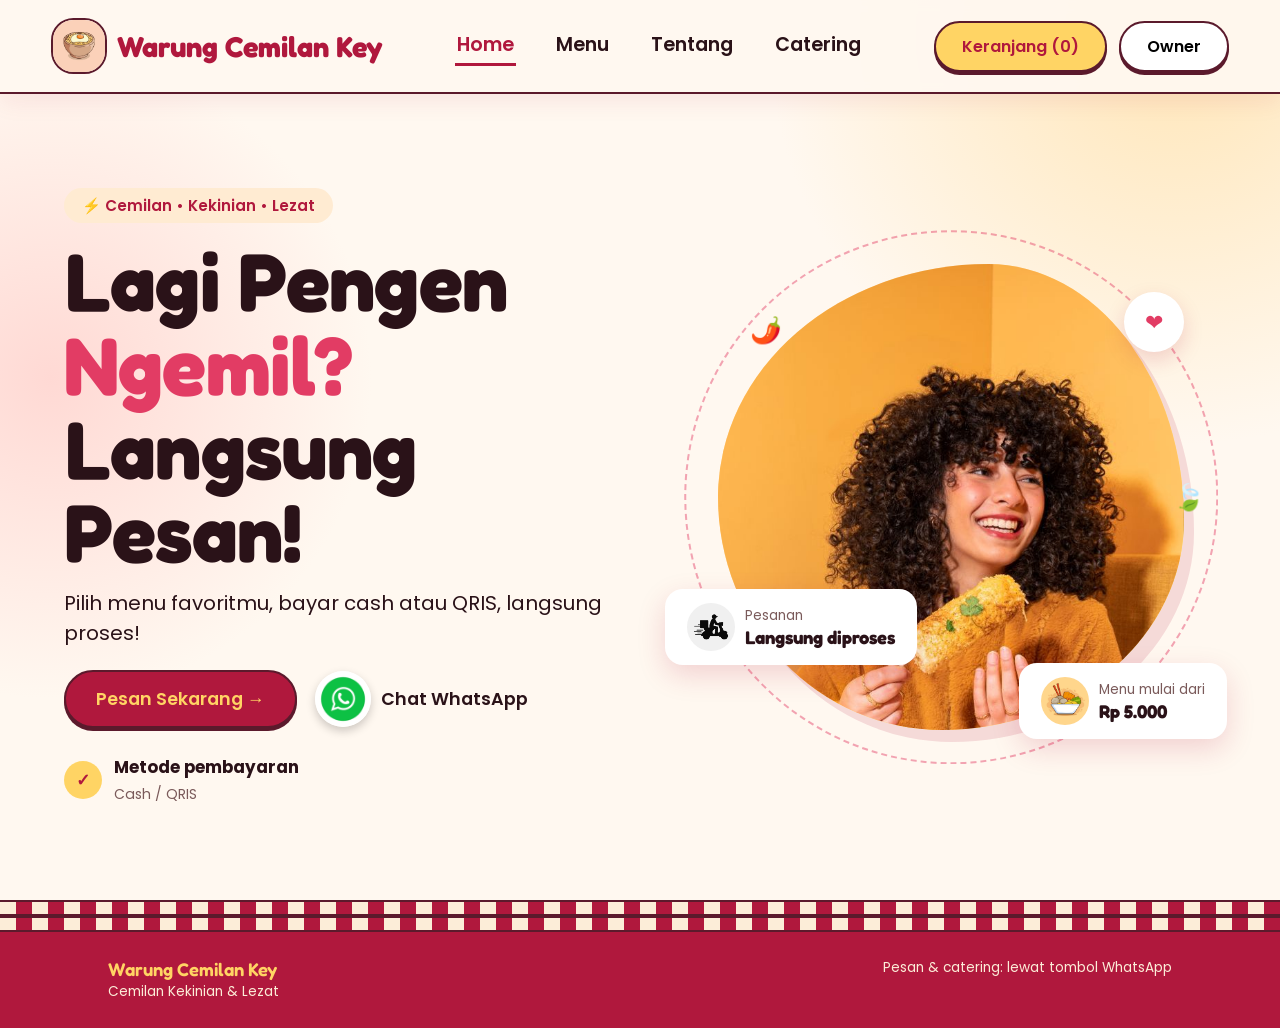
==== commit 5e0a13bc: "Fix HTML structure by adding missing closing divs Added closing div tags for better structure and cl" ====
--- a/index.html
+++ b/index.html
@@ -22,7 +22,7 @@
 
 <div class="wrap sec" id="menu" style="padding-top:0"><div class="eyebrow">Jelajahi menu</div><h2 class="t">Enjoy Our Taste</h2>
 <div class="catbar"><div class="cats" id="cats"></div></div><div class="grid" id="grid"></div></div>
-
+<div class="wrap sec" id="keunggulan">
 <div class="abt">
   <div class="abt-img">
     <div class="abt-bg"></div>
@@ -42,10 +42,10 @@
     <div class="abt-cta">
       <a class="btn p" href="#menu">Pesan Sekarang</a>
       <a class="btn" href="#catering">Pesan Catering</a>
-    </div>
-  </div>
-</div>
-
+      </div>      <!-- 45: penutup abt-cta -->
+    </div>        <!-- 46: penutup abt-txt -->
+  </div>          <!-- 47: penutup abt -->
+</div>            <!-- 48: TAMBAH INI, penutup keunggulan -->
 <div class="wrap sec" id="catering"><div class="banner"><div><h2>Terima pesanan & catering</h2><p>Mau pesan dalam jumlah banyak? Langsung chat kami.</p></div>
 <a class="btn y" id="waBan" href="https://wa.me/62881024851406" target="_blank" rel="noopener">Chat via WhatsApp</a></div></div>
 </div>
--- a/styles.css
+++ b/styles.css
@@ -333,7 +333,43 @@
 }
 /* label kategori */
 .badge{border:0;box-shadow:0 2px 8px #0002}
+  /* ===== Tentang: foto + teks ala referensi ===== */
+.abt{display:grid;grid-template-columns:1fr 1.05fr;gap:40px;align-items:center;max-width:1050px;margin:0 auto}
+.abt-img{position:relative;display:grid;place-items:center;min-height:340px}
+.abt-bg{position:absolute;width:88%;aspect-ratio:1;background:linear-gradient(145deg,#FFE0BC,var(--kuning));border-radius:58% 42% 52% 48%/50% 55% 45% 50%;opacity:.7}
+.abt-img img{position:relative;width:100%;max-width:460px;height:auto;object-fit:contain;filter:drop-shadow(0 14px 18px #b0183d33)}
+.abt-txt{text-align:left}
+.abt-txt .eyebrow{text-align:left}
+.abt-h{font-size:clamp(1.8rem,4vw,2.6rem);line-height:1.1;margin:6px 0 16px}
+.abt-h em{font-style:normal;color:var(--pink)}
+#keunggulan .abt-txt p{background:none;border:0;border-radius:0;padding:0;margin:0 0 12px;text-align:left;line-height:1.7;color:#5a4048}
+.abt-list{list-style:none;margin:16px 0 22px;padding:0;display:grid;gap:10px}
+.abt-list li{display:flex;align-items:center;gap:10px;font-weight:600}
+.abt-list li::before{content:"✓";flex:none;width:22px;height:22px;border-radius:50%;background:var(--marun);color:#fff;display:grid;place-items:center;font-size:.75rem}
+.abt-cta{display:flex;gap:12px;flex-wrap:wrap}
+@media(max-width:760px){.abt{grid-template-columns:1fr;gap:24px}.abt-img{min-height:260px}.abt-img img{max-width:320px}}
 }
 /* ===== jarak kiri-kanan section ===== */
 .sec{padding-left:20px;padding-right:20px}
 @media(max-width:760px){.sec{padding-left:16px;padding-right:16px}}
+@media(max-width:760px){
+  html{font-size:14.5px}
+}
+@media(max-width:760px){
+  .abt{gap:18px}
+  .abt-img{min-height:210px}
+  .abt-img img{max-width:250px}
+  .abt-h{font-size:1.6rem;margin-bottom:12px}
+  .abt-list{gap:8px;margin:12px 0 18px}
+  .abt-list li{font-size:.9rem}
+  .abt-cta .btn{flex:1;padding:10px 14px;font-size:.88rem}
+}
+/* ===== Tentang: perbaikan HP ===== */
+#keunggulan{padding-left:20px;padding-right:20px}
+
+@media(max-width:760px){
+  #keunggulan{padding-left:20px;padding-right:20px}
+  .abt-img{min-height:250px;overflow:hidden}
+  .abt-bg{width:min(240px,70%)}
+  .abt-img img{max-width:260px}
+}
